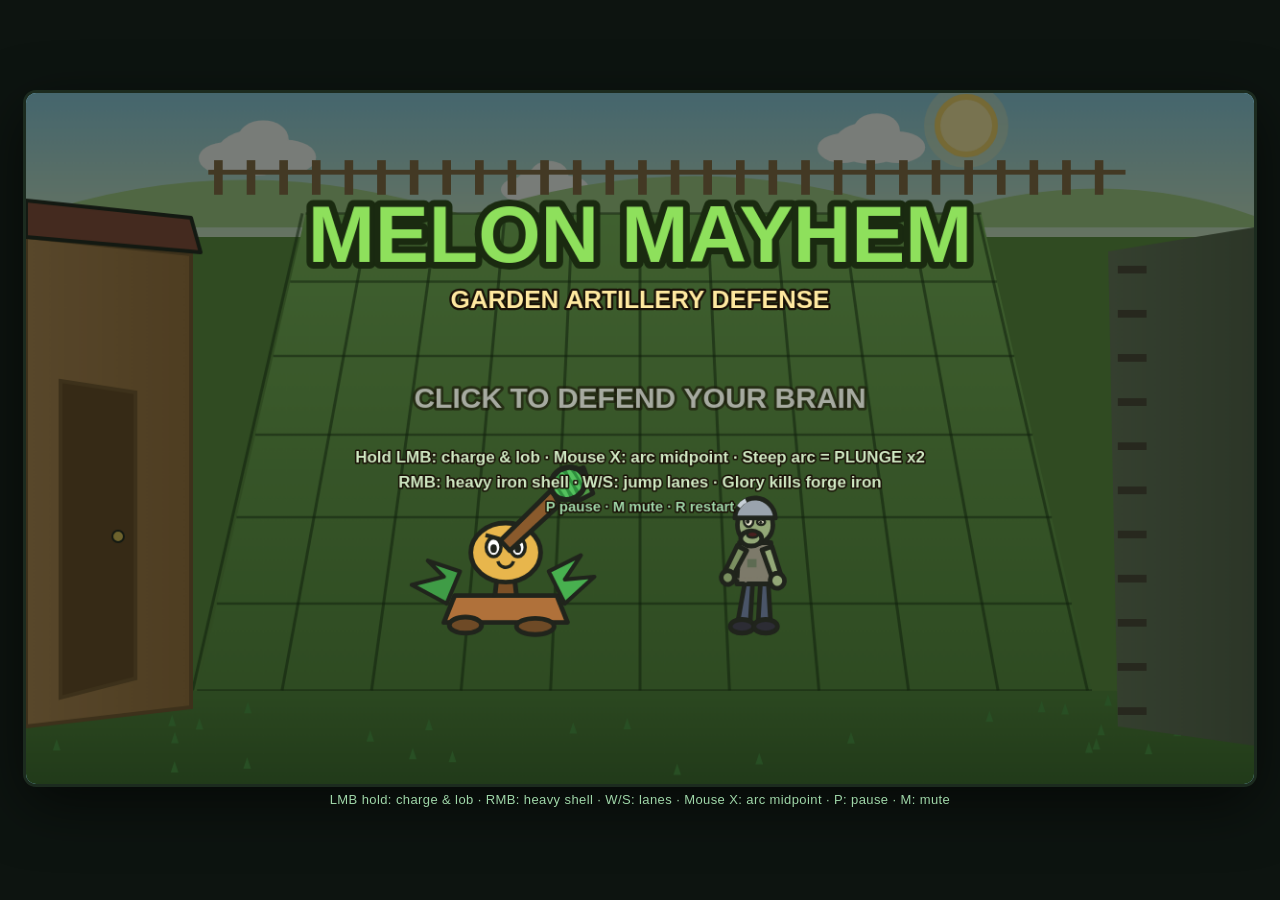
==== index.html @ bda4e74f "Baseline: 6x10 build before rework" ====
<!DOCTYPE html>
<html lang="en">
<head>
<meta charset="UTF-8">
<meta name="viewport" content="width=device-width, initial-scale=1.0">
<title>Melon Mayhem — Garden Artillery</title>
<link rel="stylesheet" href="css/style.css">
</head>
<body>
<div id="wrap">
  <canvas id="game" width="1280" height="720"></canvas>
  <div id="hint">LMB hold: charge &amp; lob · RMB: heavy shell · W/S: lanes · Mouse X: arc midpoint · P: pause · M: mute</div>
</div>
<script src="js/engine.js"></script>
<script src="js/audio.js"></script>
<script src="js/sprites.js"></script>
<script src="js/game.js"></script>
<script src="js/main.js"></script>
</body>
</html>
---- css/style.css ----
* { margin: 0; padding: 0; box-sizing: border-box; }
html, body {
  height: 100%;
  background: #0d1410;
  overflow: hidden;
  font-family: 'Trebuchet MS', 'Segoe UI', sans-serif;
}
#wrap {
  height: 100%;
  display: flex;
  flex-direction: column;
  align-items: center;
  justify-content: center;
  gap: 8px;
}
#game {
  background: #87ceeb;
  image-rendering: auto;
  border-radius: 10px;
  box-shadow: 0 0 0 3px #1c2b1f, 0 18px 60px rgba(0,0,0,.6);
  cursor: crosshair;
  max-width: 96vw;
  max-height: calc(96vh - 40px);
}
#hint {
  color: #9fd6a8;
  font-size: 13px;
  letter-spacing: .4px;
  user-select: none;
}
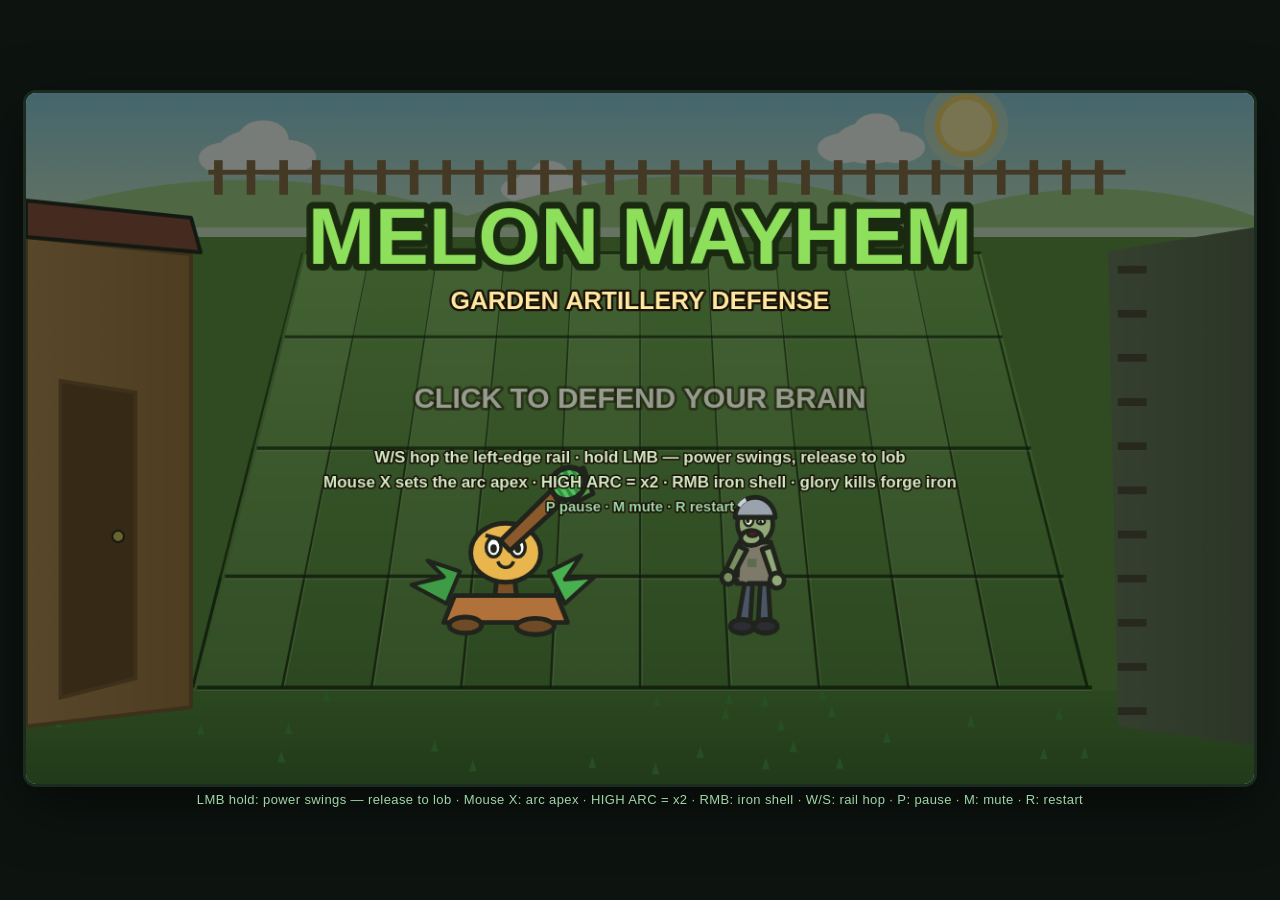
==== commit ab26cec4: "P6 hint text: tip line, menu, and meter strings teach rail/oscillating charge/high-arc x2 (critic WI" ====
--- a/index.html
+++ b/index.html
@@ -9,7 +9,7 @@
 <body>
 <div id="wrap">
   <canvas id="game" width="1280" height="720"></canvas>
-  <div id="hint">LMB hold: charge &amp; lob · RMB: heavy shell · W/S: lanes · Mouse X: arc midpoint · P: pause · M: mute</div>
+  <div id="hint">LMB hold: power swings — release to lob · Mouse X: arc apex · HIGH ARC = x2 · RMB: iron shell · W/S: rail hop · P: pause · M: mute · R: restart</div>
 </div>
 <script src="js/engine.js"></script>
 <script src="js/audio.js"></script>
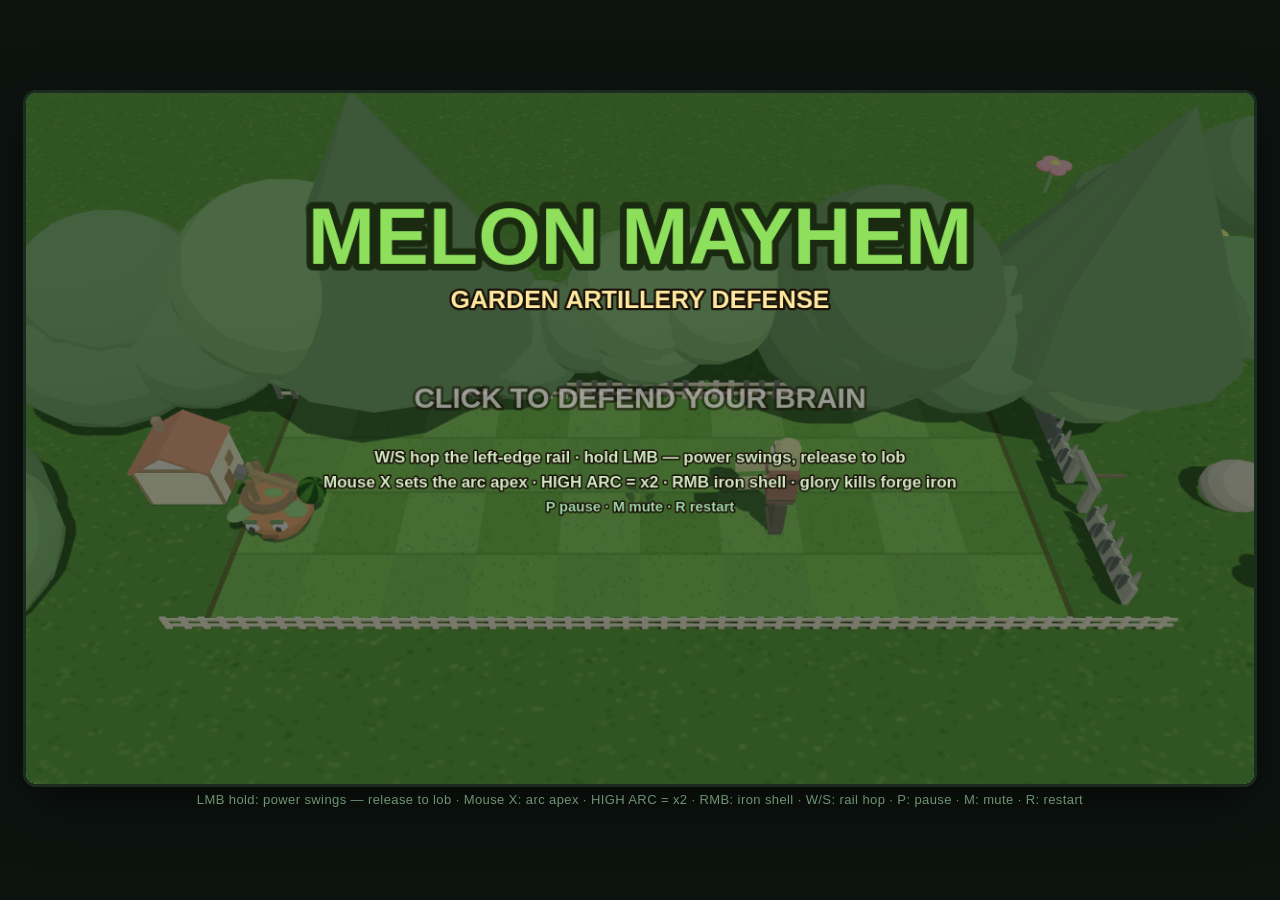
==== commit dc01f87e: "3D rendering refactor: Three.js perspective scene under untouched 2D sim - render3d.js: toon-shaded " ====
--- a/index.html
+++ b/index.html
@@ -8,12 +8,18 @@
 </head>
 <body>
 <div id="wrap">
-  <canvas id="game" width="1280" height="720"></canvas>
+  <div id="stage">
+    <canvas id="game3d" width="1280" height="720"></canvas>
+    <canvas id="game" width="1280" height="720"></canvas>
+  </div>
   <div id="hint">LMB hold: power swings — release to lob · Mouse X: arc apex · HIGH ARC = x2 · RMB: iron shell · W/S: rail hop · P: pause · M: mute · R: restart</div>
 </div>
+<script>window.G = { IS3D: !new URLSearchParams(location.search).has('flat') };</script>
+<script src="js/lib/three.min.js"></script>
 <script src="js/engine.js"></script>
 <script src="js/audio.js"></script>
 <script src="js/sprites.js"></script>
+<script src="js/render3d.js"></script>
 <script src="js/game.js"></script>
 <script src="js/main.js"></script>
 </body>
--- a/css/style.css
+++ b/css/style.css
@@ -13,15 +13,24 @@
   justify-content: center;
   gap: 8px;
 }
-#game {
-  background: #87ceeb;
-  image-rendering: auto;
+#stage {
+  position: relative;
+  width: min(96vw, calc((96vh - 40px) * 16 / 9));
+  aspect-ratio: 16 / 9;
   border-radius: 10px;
   box-shadow: 0 0 0 3px #1c2b1f, 0 18px 60px rgba(0,0,0,.6);
   cursor: crosshair;
-  max-width: 96vw;
-  max-height: calc(96vh - 40px);
+  overflow: hidden;
 }
+#stage canvas {
+  position: absolute;
+  inset: 0;
+  width: 100%;
+  height: 100%;
+  border-radius: 10px;
+}
+#game3d { background: #87ceeb; }
+#game { background: transparent; }
 #hint {
   color: #9fd6a8;
   font-size: 13px;
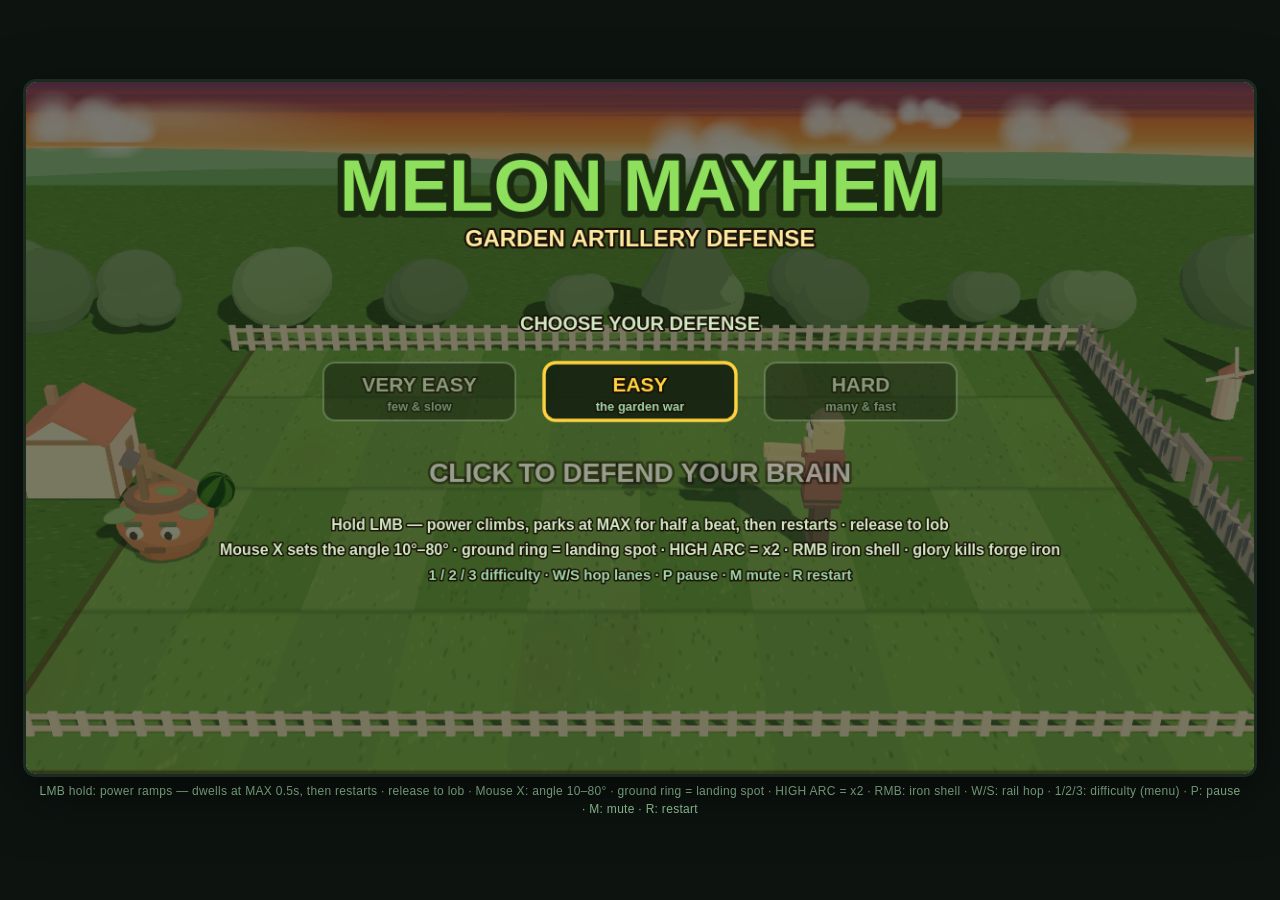
==== commit 1da33f60: "Fix perspective and zoom" ====
--- a/index.html
+++ b/index.html
@@ -12,7 +12,7 @@
     <canvas id="game3d" width="1280" height="720"></canvas>
     <canvas id="game" width="1280" height="720"></canvas>
   </div>
-  <div id="hint">LMB hold: power swings — release to lob · Mouse X: arc apex · HIGH ARC = x2 · RMB: iron shell · W/S: rail hop · P: pause · M: mute · R: restart</div>
+  <div id="hint">LMB hold: power ramps — dwells at MAX 0.5s, then restarts · release to lob · Mouse X: angle 10–80° · ground ring = landing spot · HIGH ARC = x2 · RMB: iron shell · W/S: rail hop · 1/2/3: difficulty (menu) · P: pause · M: mute · R: restart</div>
 </div>
 <script>window.G = { IS3D: !new URLSearchParams(location.search).has('flat') };</script>
 <script src="js/lib/three.min.js"></script>
--- a/css/style.css
+++ b/css/style.css
@@ -33,7 +33,10 @@
 #game { background: transparent; }
 #hint {
   color: #9fd6a8;
-  font-size: 13px;
-  letter-spacing: .4px;
+  font-size: 12px;
+  letter-spacing: .3px;
   user-select: none;
+  max-width: 94vw;
+  text-align: center;
+  line-height: 1.5;
 }
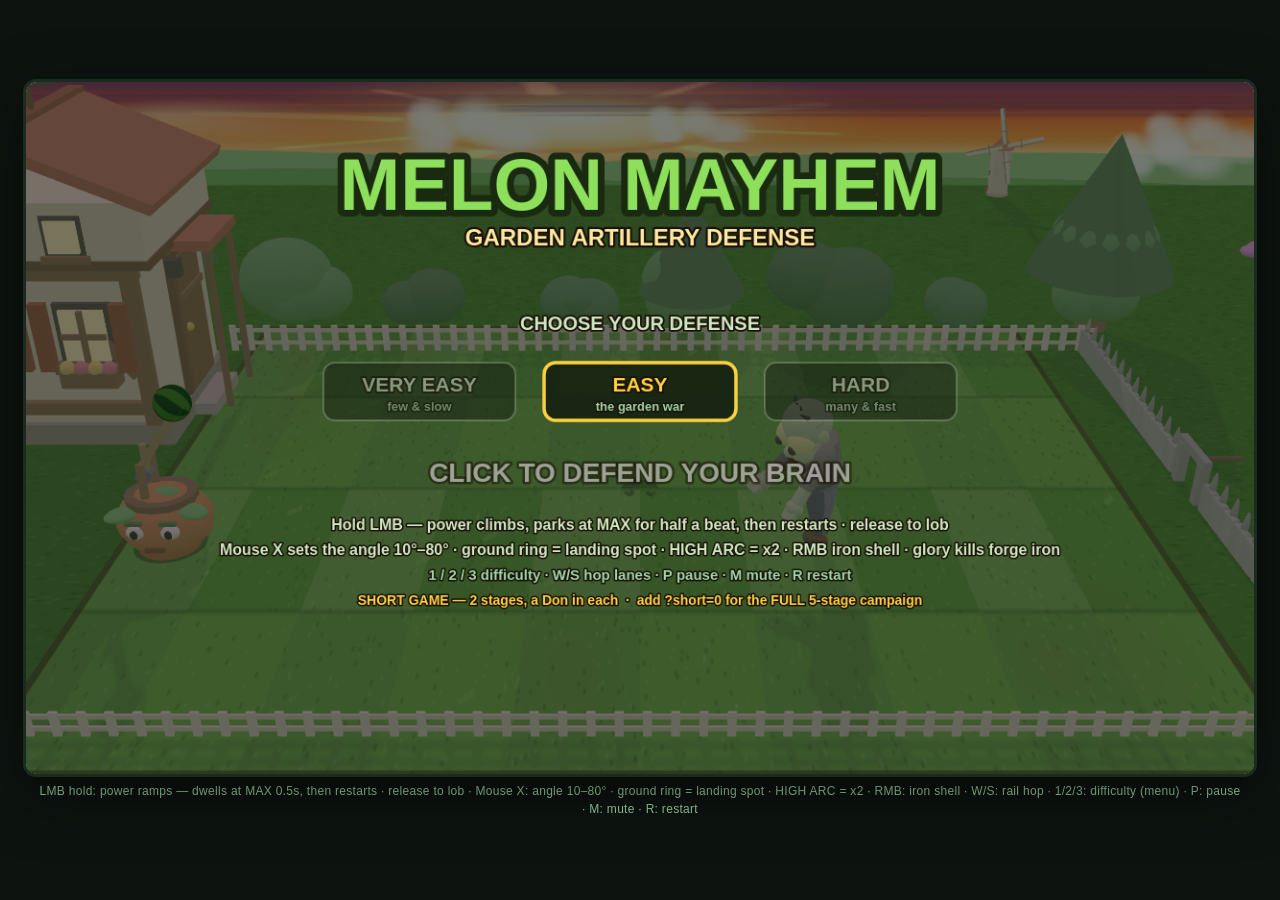
==== commit aee941be: "Don fixed model" ====
--- a/index.html
+++ b/index.html
@@ -18,7 +18,10 @@
 <script src="js/lib/three.min.js"></script>
 <script src="js/engine.js"></script>
 <script src="js/audio.js"></script>
+<script src="js/zombie_types.js"></script>
 <script src="js/sprites.js"></script>
+<script src="js/zombie_art2d.js"></script>
+<script src="js/boss_art2d.js"></script>
 <script src="js/render3d.js"></script>
 <script src="js/game.js"></script>
 <script src="js/main.js"></script>
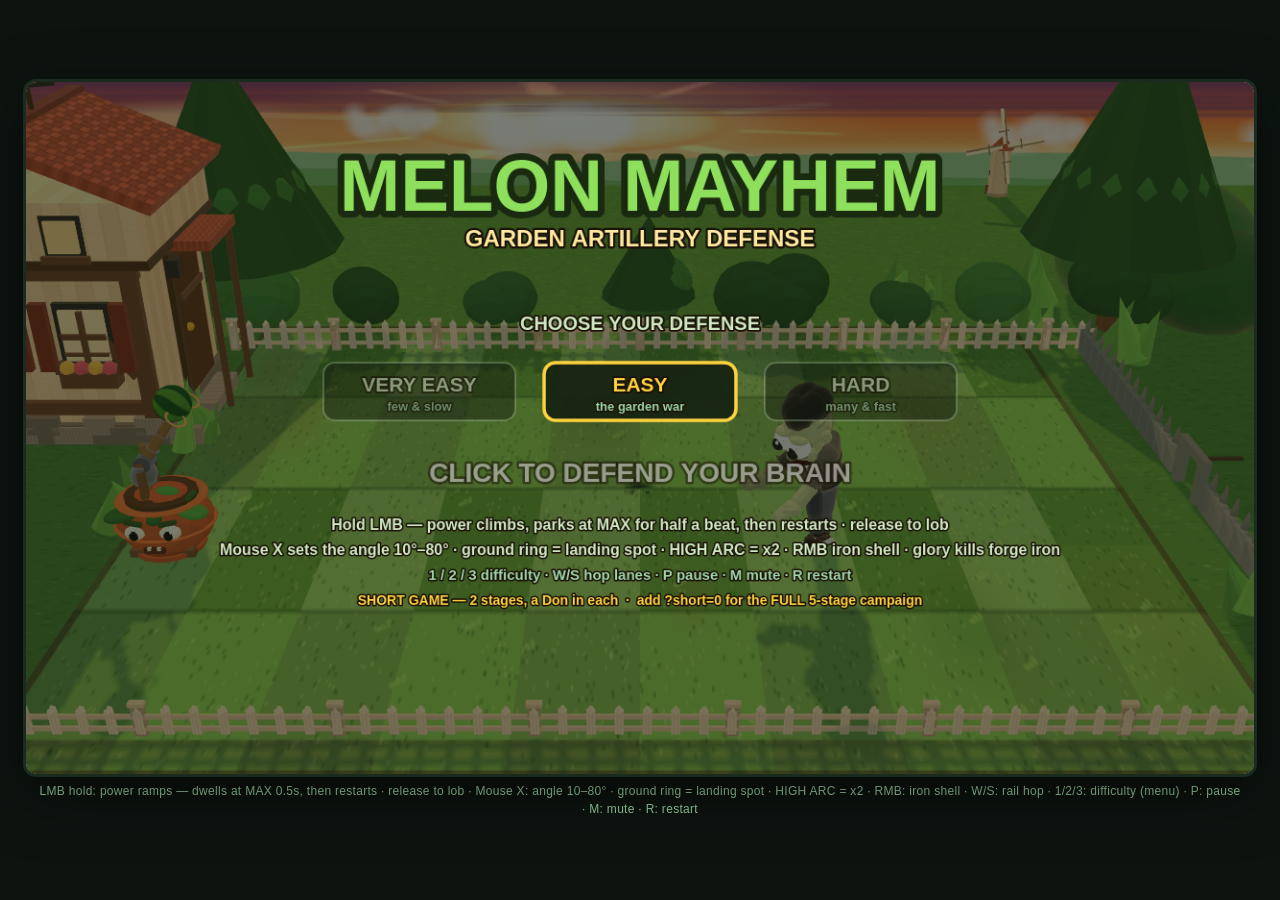
==== commit 1229b06e: "Add GPL-3.0-or-later license notices to all source files Standard FSF notice + SPDX identifier on th" ====
--- a/index.html
+++ b/index.html
@@ -1,4 +1,23 @@
 <!DOCTYPE html>
+<!--
+  Melon Mayhem — garden-artillery vs. zombie-horde defense game.
+
+  Copyright (C) 2026 Nixon Cheaz
+  SPDX-License-Identifier: GPL-3.0-or-later
+
+  This program is free software: you can redistribute it and/or modify
+  it under the terms of the GNU General Public License as published by
+  the Free Software Foundation, either version 3 of the License, or
+  (at your option) any later version.
+
+  This program is distributed in the hope that it will be useful,
+  but WITHOUT ANY WARRANTY; without even the implied warranty of
+  MERCHANTABILITY or FITNESS FOR A PARTICULAR PURPOSE. See the
+  GNU General Public License for more details.
+
+  You should have received a copy of the GNU General Public License
+  along with this program. If not, see <https://www.gnu.org/licenses/>.
+-->
 <html lang="en">
 <head>
 <meta charset="UTF-8">
--- a/css/style.css
+++ b/css/style.css
@@ -1,3 +1,23 @@
+/*
+ * Melon Mayhem — garden-artillery vs. zombie-horde defense game.
+ *
+ * Copyright (C) 2026 Nixon Cheaz
+ * SPDX-License-Identifier: GPL-3.0-or-later
+ *
+ * This program is free software: you can redistribute it and/or modify
+ * it under the terms of the GNU General Public License as published by
+ * the Free Software Foundation, either version 3 of the License, or
+ * (at your option) any later version.
+ *
+ * This program is distributed in the hope that it will be useful,
+ * but WITHOUT ANY WARRANTY; without even the implied warranty of
+ * MERCHANTABILITY or FITNESS FOR A PARTICULAR PURPOSE. See the
+ * GNU General Public License for more details.
+ *
+ * You should have received a copy of the GNU General Public License
+ * along with this program. If not, see <https://www.gnu.org/licenses/>.
+ */
+
 * { margin: 0; padding: 0; box-sizing: border-box; }
 html, body {
   height: 100%;
